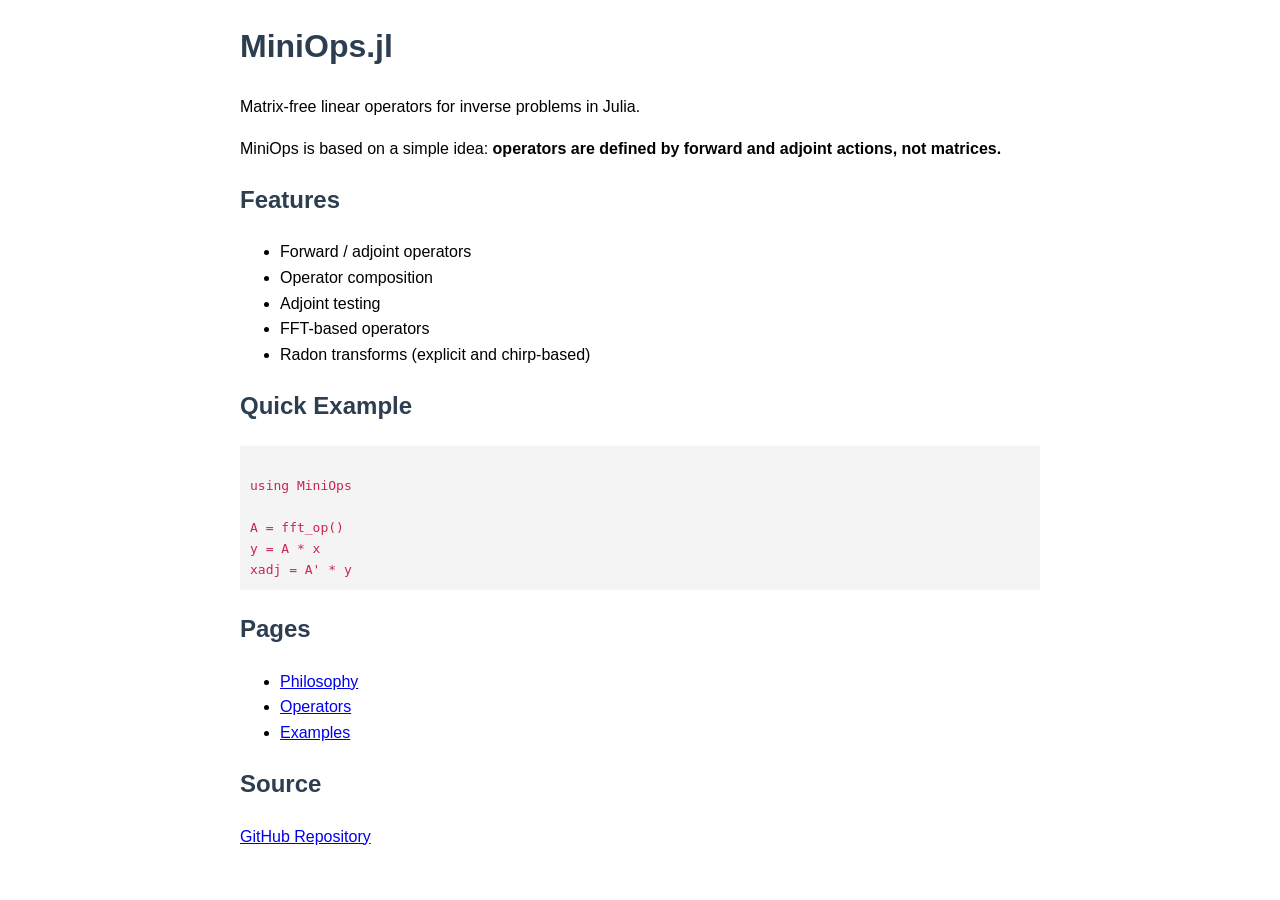
==== docs/index.html @ 8f85c370 "Website" ====
<!DOCTYPE html>
<html>
<head>
    <meta charset="UTF-8">
    <title>MiniOps.jl</title>
    <link rel="stylesheet" href="style.css">
</head>
<body>

<h1>MiniOps.jl</h1>

<p>
Matrix-free linear operators for inverse problems in Julia.
</p>

<p>
MiniOps is based on a simple idea:
<strong>operators are defined by forward and adjoint actions, not matrices.</strong>
</p>

<h2>Features</h2>
<ul>
<li>Forward / adjoint operators</li>
<li>Operator composition</li>
<li>Adjoint testing</li>
<li>FFT-based operators</li>
<li>Radon transforms (explicit and chirp-based)</li>
</ul>

<h2>Quick Example</h2>
<pre><code>
using MiniOps

A = fft_op()
y = A * x
xadj = A' * y
</code></pre>

<h2>Pages</h2>
<ul>
<li><a href="philosophy.html">Philosophy</a></li>
<li><a href="operators.html">Operators</a></li>
<li><a href="examples.html">Examples</a></li>
</ul>

<h2>Source</h2>
<p>
<a href="https://github.com/YOUR_USERNAME/MiniOps.jl">
GitHub Repository
</a>
</p>

</body>
</html>
---- docs/style.css ----
body {
    font-family: Arial, sans-serif;
    max-width: 800px;
    margin: auto;
    line-height: 1.6;
}

h1, h2 {
    color: #2c3e50;
}

pre {
    background: #f4f4f4;
    padding: 10px;
    overflow-x: auto;
}

code {
    color: #c7254e;
}
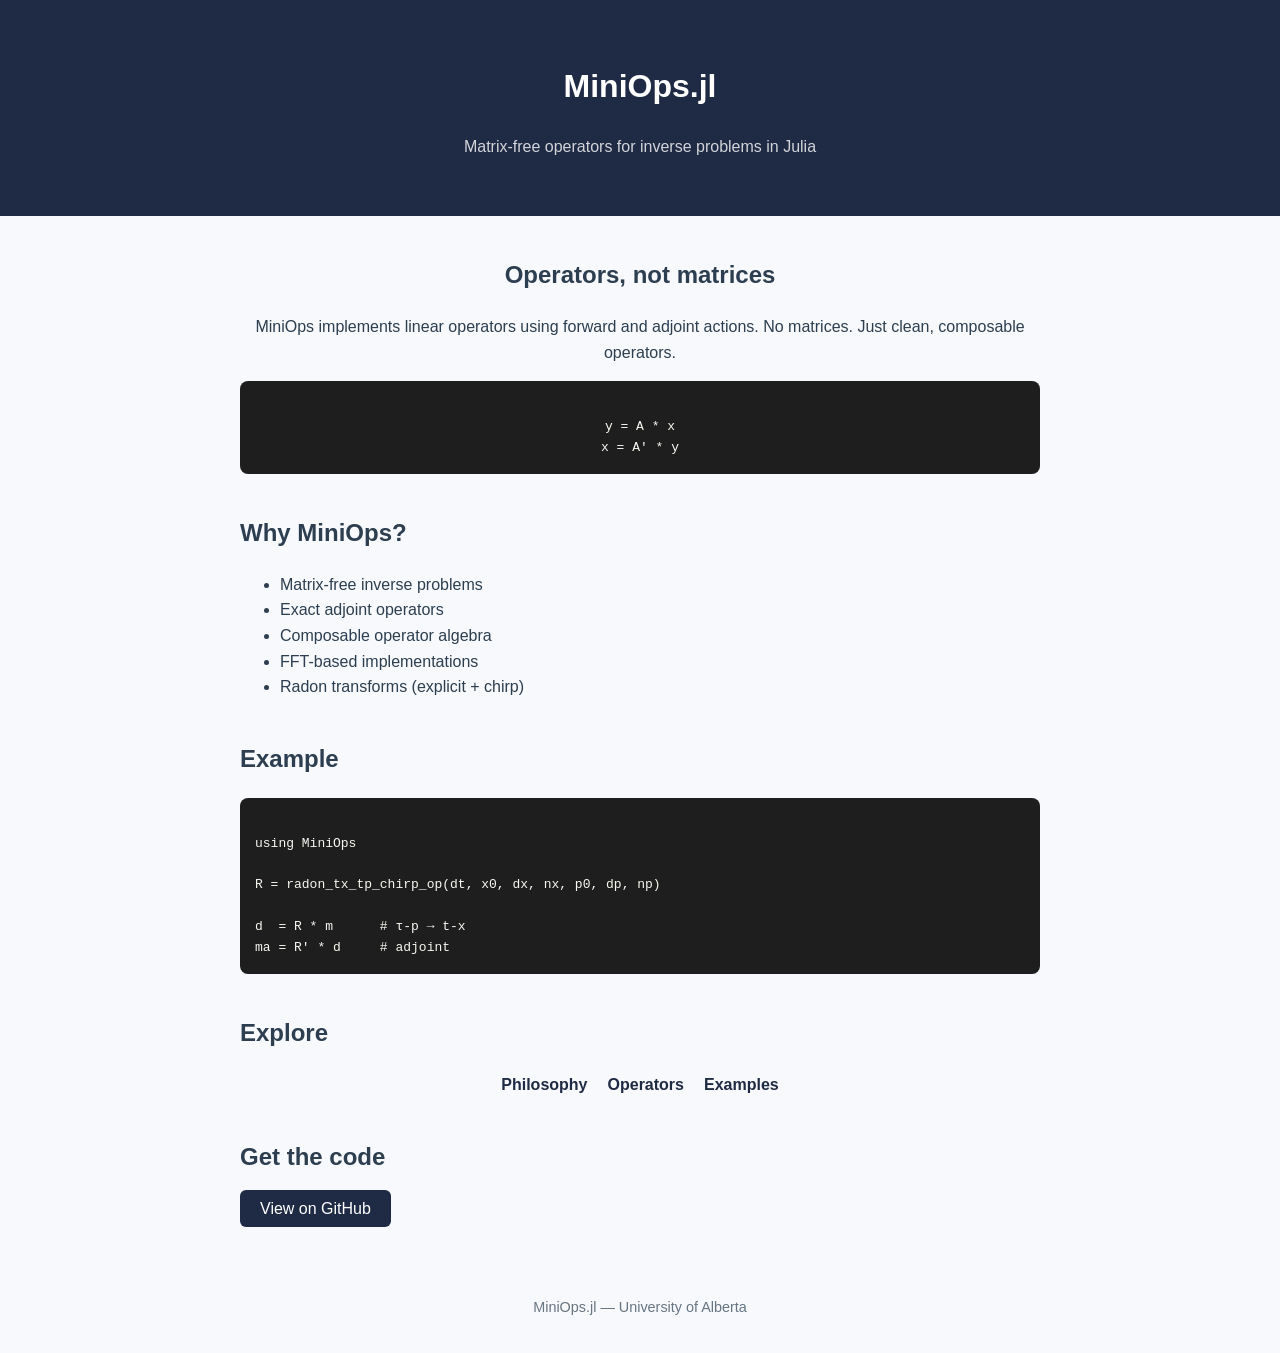
==== commit c6eb30bb: "Website" ====
--- a/docs/index.html
+++ b/docs/index.html
@@ -1,54 +1,79 @@
 <!DOCTYPE html>
-<html>
+<html lang="en">
 <head>
-    <meta charset="UTF-8">
-    <title>MiniOps.jl</title>
-    <link rel="stylesheet" href="style.css">
+<meta charset="UTF-8">
+<meta name="viewport" content="width=device-width, initial-scale=1.0">
+<title>MiniOps.jl</title>
+<link rel="stylesheet" href="style.css">
 </head>
+
 <body>
 
-<h1>MiniOps.jl</h1>
+<header>
+    <h1>MiniOps.jl</h1>
+    <p class="subtitle">Matrix-free operators for inverse problems in Julia</p>
+</header>
 
-<p>
-Matrix-free linear operators for inverse problems in Julia.
-</p>
+<section class="hero">
+    <h2>Operators, not matrices</h2>
+    <p>
+        MiniOps implements linear operators using forward and adjoint actions.
+        No matrices. Just clean, composable operators.
+    </p>
 
-<p>
-MiniOps is based on a simple idea:
-<strong>operators are defined by forward and adjoint actions, not matrices.</strong>
-</p>
+<pre><code>
+y = A * x
+x = A' * y
+</code></pre>
 
-<h2>Features</h2>
+</section>
+
+<section>
+<h2>Why MiniOps?</h2>
 <ul>
-<li>Forward / adjoint operators</li>
-<li>Operator composition</li>
-<li>Adjoint testing</li>
-<li>FFT-based operators</li>
-<li>Radon transforms (explicit and chirp-based)</li>
+<li>Matrix-free inverse problems</li>
+<li>Exact adjoint operators</li>
+<li>Composable operator algebra</li>
+<li>FFT-based implementations</li>
+<li>Radon transforms (explicit + chirp)</li>
 </ul>
+</section>
 
-<h2>Quick Example</h2>
+<section>
+<h2>Example</h2>
+
 <pre><code>
 using MiniOps
 
-A = fft_op()
-y = A * x
-xadj = A' * y
+R = radon_tx_tp_chirp_op(dt, x0, dx, nx, p0, dp, np)
+
+d  = R * m      # τ-p → t-x
+ma = R' * d     # adjoint
 </code></pre>
 
-<h2>Pages</h2>
-<ul>
-<li><a href="philosophy.html">Philosophy</a></li>
-<li><a href="operators.html">Operators</a></li>
-<li><a href="examples.html">Examples</a></li>
-</ul>
+</section>
 
-<h2>Source</h2>
+<section>
+<h2>Explore</h2>
+<div class="links">
+    <a href="philosophy.html">Philosophy</a>
+    <a href="operators.html">Operators</a>
+    <a href="examples.html">Examples</a>
+</div>
+</section>
+
+<section>
+<h2>Get the code</h2>
 <p>
-<a href="https://github.com/YOUR_USERNAME/MiniOps.jl">
-GitHub Repository
+<a class="button" href="https://github.com/msacchi/MiniOps.jl">
+View on GitHub
 </a>
 </p>
+</section>
+
+<footer>
+<p>MiniOps.jl — University of Alberta</p>
+</footer>
 
 </body>
 </html>
--- a/docs/style.css
+++ b/docs/style.css
@@ -1,20 +1,75 @@
+
 body {
-    font-family: Arial, sans-serif;
-    max-width: 800px;
-    margin: auto;
+    font-family: -apple-system, BlinkMacSystemFont, "Segoe UI", Roboto, Arial;
+    margin: 0;
     line-height: 1.6;
-}
-
-h1, h2 {
+    background: #f7f9fc;
     color: #2c3e50;
 }
 
+/* Header */
+header {
+    background: #1f2a44;
+    color: white;
+    padding: 40px 20px;
+    text-align: center;
+}
+
+.subtitle {
+    opacity: 0.8;
+}
+
+/* Sections */
+section {
+    max-width: 800px;
+    margin: 40px auto;
+    padding: 0 20px;
+}
+
+/* Hero */
+.hero {
+    text-align: center;
+}
+
+/* Code blocks */
 pre {
-    background: #f4f4f4;
-    padding: 10px;
+    background: #1e1e1e;
+    color: #f8f8f2;
+    padding: 15px;
+    border-radius: 8px;
     overflow-x: auto;
 }
 
 code {
-    color: #c7254e;
+    font-family: monospace;
 }
+
+/* Links */
+.links {
+    display: flex;
+    gap: 20px;
+    justify-content: center;
+}
+
+.links a {
+    text-decoration: none;
+    color: #1f2a44;
+    font-weight: bold;
+}
+
+/* Button */
+.button {
+    background: #1f2a44;
+    color: white;
+    padding: 10px 20px;
+    text-decoration: none;
+    border-radius: 6px;
+}
+
+/* Footer */
+footer {
+    text-align: center;
+    padding: 20px;
+    font-size: 0.9em;
+    opacity: 0.7;
+}
